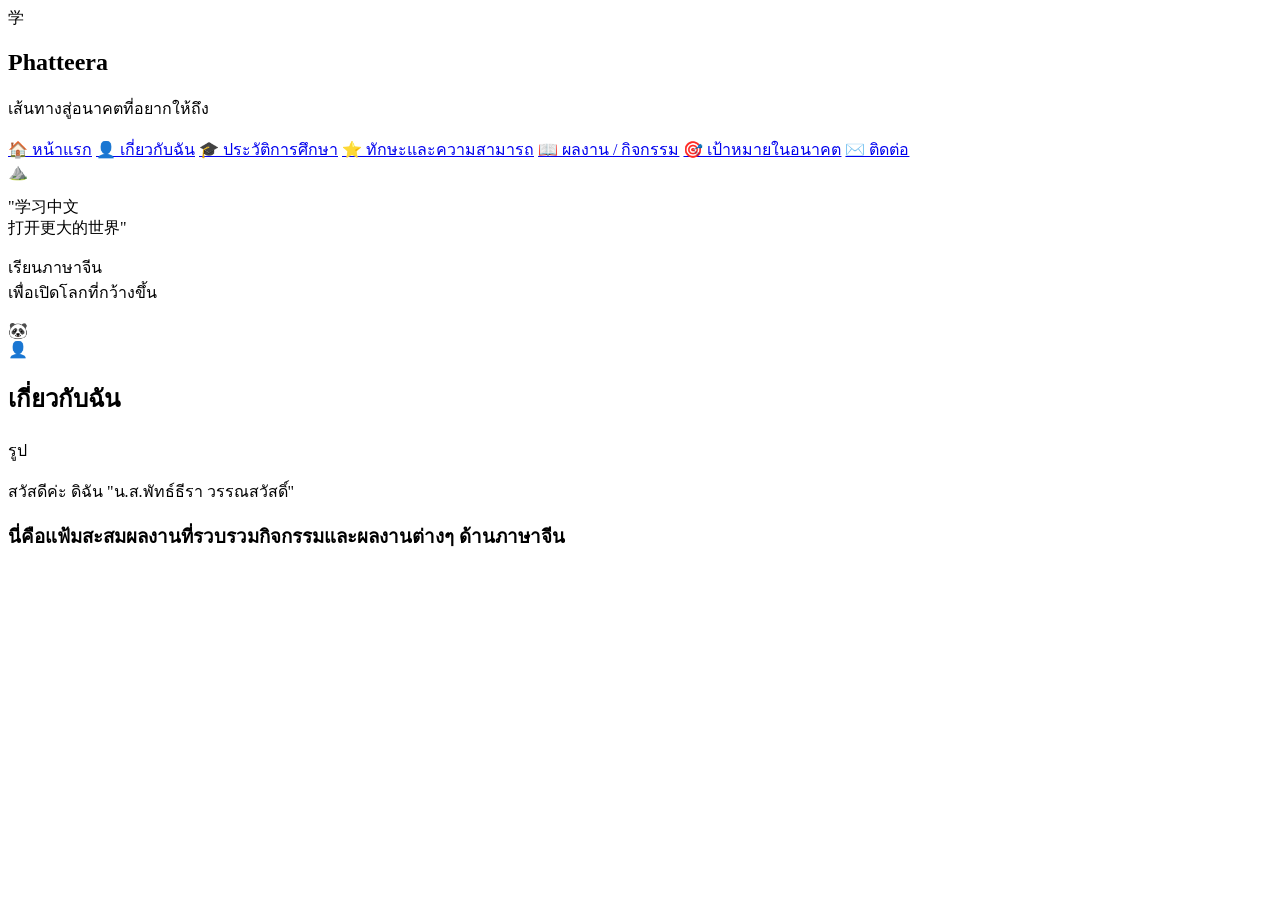
==== about.html @ 13395345 "Create about.html" ====
<!DOCTYPE html>
<html lang="th">
<head>
    <meta charset="UTF-8">
    <meta name="viewport" content="width=device-width, initial-scale=1.0">
    <title>เกี่ยวกับฉัน - Phatteera</title>
    <link rel="stylesheet" href="style.css">
</head>
<body>
    <div class="container">
        <aside class="sidebar">
            <div class="sidebar-header">
                <div class="logo-circle">学</div>
                <h1 class="name">Phatteera</h1>
                <p class="subtitle">เส้นทางสู่อนาคตที่อยากให้ถึง</p>
                <div class="divider"></div>
            </div>
            <nav class="nav-menu">
                <a href="index.html" class="nav-item">🏠 หน้าแรก</a>
                <a href="about.html" class="nav-item active">👤 เกี่ยวกับฉัน</a>
                <a href="education.html" class="nav-item">🎓 ประวัติการศึกษา</a>
                <a href="skills.html" class="nav-item">⭐ ทักษะและความสามารถ</a>
                <a href="works.html" class="nav-item">📖 ผลงาน / กิจกรรม</a>
                <a href="goals.html" class="nav-item">🎯 เป้าหมายในอนาคต</a>
                <a href="contact.html" class="nav-item">✉️ ติดต่อ</a>
            </nav>
            <div class="sidebar-footer">
                <div class="mountain-icon">⛰️</div>
                <p class="chinese-slogan">"学习中文<br>打开更大的世界"</p>
                <p class="thai-slogan">เรียนภาษาจีน<br>เพื่อเปิดโลกที่กว้างขึ้น</p>
                <div class="panda-icon">🐼</div>
            </div>
        </aside>
        <main class="main-content">
            <section class="card">
                <div class="card-header">
                    <span class="icon">👤</span>
                    <h2>เกี่ยวกับฉัน</h2>
                </div>
                <div class="profile-circle">
                    <span class="placeholder">รูป</span>
                </div>
                <p class="intro-text">สวัสดีค่ะ ดิฉัน "น.ส.พัทธ์ธีรา วรรณสวัสดิ์"</p>
                <h3 class="main-heading">นี่คือแฟ้มสะสมผลงานที่รวบรวมกิจกรรมและผลงานต่างๆ ด้านภาษาจีน</h3>
            </section>
        </main>
    </div>
</body>
</html>
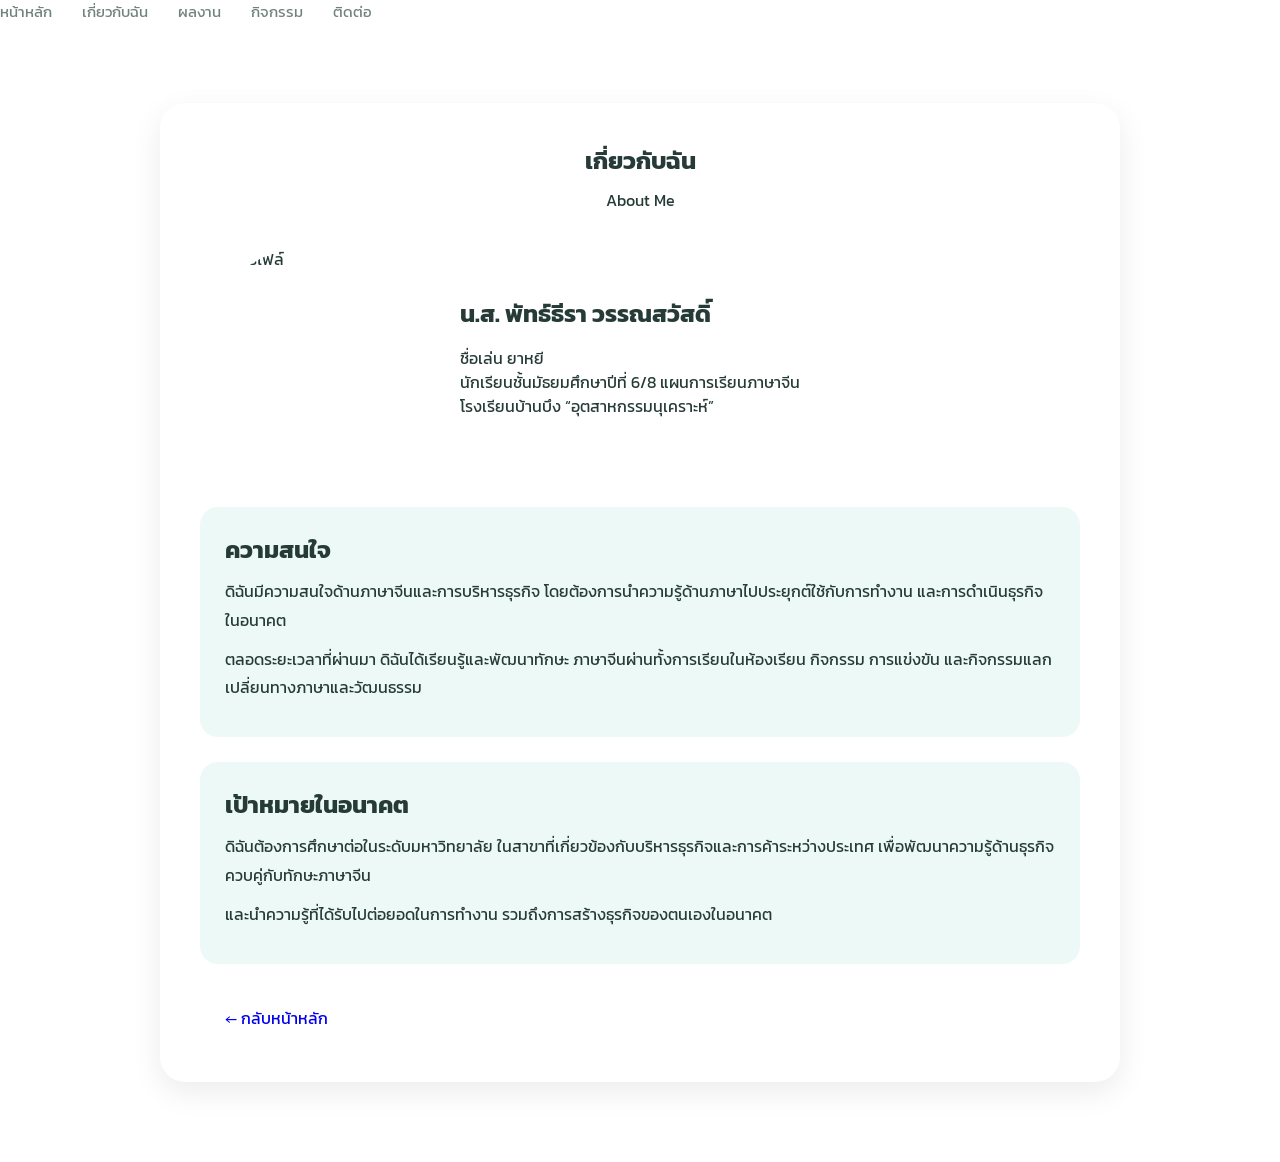
==== commit 357a3407: "Create about.html" ====
--- a/about.html
+++ b/about.html
@@ -3,47 +3,185 @@
 <head>
     <meta charset="UTF-8">
     <meta name="viewport" content="width=device-width, initial-scale=1.0">
-    <title>เกี่ยวกับฉัน - Phatteera</title>
+
+    <title>เกี่ยวกับฉัน | พัทธ์ธีรา วรรณสวัสดิ์</title>
+
     <link rel="stylesheet" href="style.css">
+
+    <style>
+        .about-container {
+            max-width: 1000px;
+            margin: 60px auto;
+            padding: 20px;
+        }
+
+        .about-card {
+            background: #ffffff;
+            border-radius: 25px;
+            padding: 40px;
+            box-shadow: 0 10px 30px rgba(0, 0, 0, 0.08);
+        }
+
+        .about-title {
+            text-align: center;
+            margin-bottom: 35px;
+        }
+
+        .about-title h1 {
+            margin-bottom: 10px;
+        }
+
+        .profile-section {
+            display: flex;
+            align-items: center;
+            gap: 40px;
+            margin-bottom: 40px;
+        }
+
+        .profile-image {
+            width: 220px;
+            height: 220px;
+            object-fit: cover;
+            border-radius: 50%;
+        }
+
+        .profile-text {
+            flex: 1;
+        }
+
+        .profile-text h2 {
+            margin-bottom: 15px;
+        }
+
+        .info-box {
+            margin-top: 25px;
+            padding: 25px;
+            border-radius: 18px;
+            background: #edf9f6;
+        }
+
+        .info-box p {
+            margin: 10px 0;
+            line-height: 1.8;
+        }
+
+        .back-button {
+            display: inline-block;
+            margin-top: 30px;
+            padding: 12px 25px;
+            border-radius: 30px;
+            text-decoration: none;
+        }
+
+        @media (max-width: 700px) {
+            .profile-section {
+                flex-direction: column;
+                text-align: center;
+            }
+
+            .about-card {
+                padding: 25px;
+            }
+
+            .profile-image {
+                width: 180px;
+                height: 180px;
+            }
+        }
+    </style>
 </head>
+
 <body>
-    <div class="container">
-        <aside class="sidebar">
-            <div class="sidebar-header">
-                <div class="logo-circle">学</div>
-                <h1 class="name">Phatteera</h1>
-                <p class="subtitle">เส้นทางสู่อนาคตที่อยากให้ถึง</p>
-                <div class="divider"></div>
+
+    <!-- เมนู -->
+    <nav>
+        <a href="index.html">หน้าหลัก</a>
+        <a href="about.html">เกี่ยวกับฉัน</a>
+        <a href="portfolio.html">ผลงาน</a>
+        <a href="activities.html">กิจกรรม</a>
+        <a href="contact.html">ติดต่อ</a>
+    </nav>
+
+    <!-- เนื้อหา -->
+    <main class="about-container">
+
+        <section class="about-card">
+
+            <div class="about-title">
+                <h1>เกี่ยวกับฉัน</h1>
+                <p>About Me</p>
             </div>
-            <nav class="nav-menu">
-                <a href="index.html" class="nav-item">🏠 หน้าแรก</a>
-                <a href="about.html" class="nav-item active">👤 เกี่ยวกับฉัน</a>
-                <a href="education.html" class="nav-item">🎓 ประวัติการศึกษา</a>
-                <a href="skills.html" class="nav-item">⭐ ทักษะและความสามารถ</a>
-                <a href="works.html" class="nav-item">📖 ผลงาน / กิจกรรม</a>
-                <a href="goals.html" class="nav-item">🎯 เป้าหมายในอนาคต</a>
-                <a href="contact.html" class="nav-item">✉️ ติดต่อ</a>
-            </nav>
-            <div class="sidebar-footer">
-                <div class="mountain-icon">⛰️</div>
-                <p class="chinese-slogan">"学习中文<br>打开更大的世界"</p>
-                <p class="thai-slogan">เรียนภาษาจีน<br>เพื่อเปิดโลกที่กว้างขึ้น</p>
-                <div class="panda-icon">🐼</div>
+
+            <div class="profile-section">
+
+                <!-- ถ้ามีรูป ให้เปลี่ยนชื่อไฟล์ตรงนี้ -->
+                <img 
+                    src="profile.jpg" 
+                    alt="รูปโปรไฟล์"
+                    class="profile-image"
+                >
+
+                <div class="profile-text">
+                    <h2>น.ส. พัทธ์ธีรา วรรณสวัสดิ์</h2>
+
+                    <p>
+                        ชื่อเล่น ยาหยี
+                    </p>
+
+                    <p>
+                        นักเรียนชั้นมัธยมศึกษาปีที่ 6/8
+                        แผนการเรียนภาษาจีน
+                    </p>
+
+                    <p>
+                        โรงเรียนบ้านบึง “อุตสาหกรรมนุเคราะห์”
+                    </p>
+                </div>
+
             </div>
-        </aside>
-        <main class="main-content">
-            <section class="card">
-                <div class="card-header">
-                    <span class="icon">👤</span>
-                    <h2>เกี่ยวกับฉัน</h2>
-                </div>
-                <div class="profile-circle">
-                    <span class="placeholder">รูป</span>
-                </div>
-                <p class="intro-text">สวัสดีค่ะ ดิฉัน "น.ส.พัทธ์ธีรา วรรณสวัสดิ์"</p>
-                <h3 class="main-heading">นี่คือแฟ้มสะสมผลงานที่รวบรวมกิจกรรมและผลงานต่างๆ ด้านภาษาจีน</h3>
-            </section>
-        </main>
-    </div>
+
+            <div class="info-box">
+
+                <h2>ความสนใจ</h2>
+
+                <p>
+                    ดิฉันมีความสนใจด้านภาษาจีนและการบริหารธุรกิจ
+                    โดยต้องการนำความรู้ด้านภาษาไปประยุกต์ใช้กับการทำงาน
+                    และการดำเนินธุรกิจในอนาคต
+                </p>
+
+                <p>
+                    ตลอดระยะเวลาที่ผ่านมา ดิฉันได้เรียนรู้และพัฒนาทักษะ
+                    ภาษาจีนผ่านทั้งการเรียนในห้องเรียน กิจกรรม
+                    การแข่งขัน และกิจกรรมแลกเปลี่ยนทางภาษาและวัฒนธรรม
+                </p>
+
+            </div>
+
+            <div class="info-box">
+
+                <h2>เป้าหมายในอนาคต</h2>
+
+                <p>
+                    ดิฉันต้องการศึกษาต่อในระดับมหาวิทยาลัย
+                    ในสาขาที่เกี่ยวข้องกับบริหารธุรกิจและการค้าระหว่างประเทศ
+                    เพื่อพัฒนาความรู้ด้านธุรกิจควบคู่กับทักษะภาษาจีน
+                </p>
+
+                <p>
+                    และนำความรู้ที่ได้รับไปต่อยอดในการทำงาน
+                    รวมถึงการสร้างธุรกิจของตนเองในอนาคต
+                </p>
+
+            </div>
+
+            <a href="index.html" class="back-button">
+                ← กลับหน้าหลัก
+            </a>
+
+        </section>
+
+    </main>
+
 </body>
 </html>
--- a/style.css
+++ b/style.css
@@ -0,0 +1,319 @@
+@import url('https://fonts.googleapis.com/css2?family=Kanit:wght@300;400;500;600&family=Playfair+Display:wght@500;600;700&display=swap');
+
+:root {
+    --mint: #a8ded0;
+    --mint-dark: #5eaa99;
+    --mint-light: #edf9f6;
+    --dark: #263b37;
+    --gray: #71817e;
+    --white: #ffffff;
+}
+
+* {
+    margin: 0;
+    padding: 0;
+    box-sizing: border-box;
+}
+
+html {
+    scroll-behavior: smooth;
+}
+
+body {
+    font-family: 'Kanit', sans-serif;
+    background: var(--white);
+    color: var(--dark);
+    min-height: 100vh;
+}
+
+
+/* HEADER */
+
+header {
+    width: 100%;
+    padding: 25px 7%;
+    display: flex;
+    align-items: center;
+    justify-content: space-between;
+    border-bottom: 1px solid #e7efed;
+    background: rgba(255,255,255,.9);
+    position: sticky;
+    top: 0;
+    z-index: 10;
+    backdrop-filter: blur(10px);
+}
+
+.logo {
+    color: var(--dark);
+    text-decoration: none;
+    font-size: 21px;
+    font-weight: 600;
+    letter-spacing: .5px;
+}
+
+nav {
+    display: flex;
+    gap: 30px;
+}
+
+nav a {
+    text-decoration: none;
+    color: var(--gray);
+    font-size: 15px;
+    position: relative;
+    transition: .3s;
+}
+
+nav a:hover,
+nav a.active {
+    color: var(--mint-dark);
+}
+
+nav a.active::after {
+    content: "";
+    width: 5px;
+    height: 5px;
+    background: var(--mint-dark);
+    border-radius: 50%;
+    position: absolute;
+    left: 50%;
+    bottom: -10px;
+}
+
+
+/* PAGE */
+
+.page {
+    width: 86%;
+    max-width: 1150px;
+    margin: auto;
+    padding: 90px 0;
+}
+
+.page-title {
+    margin-bottom: 55px;
+}
+
+.page-title p {
+    color: var(--mint-dark);
+    font-size: 13px;
+    letter-spacing: 3px;
+    margin-bottom: 18px;
+}
+
+.page-title h1 {
+    font-family: 'Playfair Display', serif;
+    font-size: clamp(45px, 7vw, 75px);
+}
+
+
+/* ABOUT */
+
+.about-box {
+    display: grid;
+    grid-template-columns: 350px 1fr;
+    gap: 60px;
+    align-items: center;
+    margin-bottom: 80px;
+}
+
+.about-photo img {
+    width: 100%;
+    aspect-ratio: 1;
+    object-fit: cover;
+    border-radius: 20px;
+    display: block;
+}
+
+.about-content h2 {
+    font-size: 28px;
+    margin-bottom: 18px;
+}
+
+.about-content > p {
+    color: var(--gray);
+    line-height: 1.9;
+}
+
+.info {
+    margin-top: 25px;
+    padding: 20px;
+    background: var(--mint-light);
+    border-radius: 15px;
+}
+
+.info p {
+    margin: 7px 0;
+}
+
+
+/* SECTION */
+
+.simple-section {
+    margin-bottom: 70px;
+}
+
+.simple-section h2 {
+    font-size: 28px;
+    margin-bottom: 18px;
+}
+
+.simple-section > p {
+    color: var(--gray);
+    line-height: 1.9;
+}
+
+
+/* SKILLS */
+
+.skills {
+    display: grid;
+    grid-template-columns: repeat(4, 1fr);
+    gap: 18px;
+}
+
+.skill-card {
+    padding: 28px;
+    border: 1px solid #dce9e6;
+    border-radius: 18px;
+    transition: .3s;
+}
+
+.skill-card:hover {
+    transform: translateY(-8px);
+    border-color: var(--mint);
+    box-shadow: 0 15px 35px rgba(70,120,110,.1);
+}
+
+.skill-card span {
+    color: var(--mint-dark);
+    font-size: 13px;
+}
+
+.skill-card h3 {
+    margin: 25px 0 8px;
+}
+
+.skill-card p {
+    color: var(--gray);
+    font-size: 14px;
+    line-height: 1.7;
+}
+
+
+/* BUTTONS */
+
+.page-buttons {
+    display: flex;
+    justify-content: space-between;
+    margin-top: 55px;
+}
+
+.main-btn,
+.outline-btn {
+    display: inline-block;
+    text-decoration: none;
+    padding: 12px 25px;
+    border-radius: 30px;
+    transition: .3s;
+}
+
+.main-btn {
+    background: var(--dark);
+    color: white;
+}
+
+.main-btn:hover {
+    background: var(--mint-dark);
+    transform: translateY(-3px);
+}
+
+.outline-btn {
+    color: var(--dark);
+    border: 1px solid #b9cbc7;
+}
+
+.outline-btn:hover {
+    border-color: var(--mint-dark);
+    color: var(--mint-dark);
+}
+
+
+/* FOOTER */
+
+footer {
+    text-align: center;
+    padding: 30px;
+    color: #93a39f;
+    font-size: 13px;
+    border-top: 1px solid #e7efed;
+}
+
+
+/* ANIMATION */
+
+.page-title,
+.about-box,
+.simple-section,
+.skill-card {
+    animation: fadeUp .8s ease both;
+}
+
+@keyframes fadeUp {
+
+    from {
+        opacity: 0;
+        transform: translateY(25px);
+    }
+
+    to {
+        opacity: 1;
+        transform: translateY(0);
+    }
+
+}
+
+
+/* MOBILE */
+
+@media (max-width: 800px) {
+
+    header {
+        padding: 20px;
+        flex-direction: column;
+        gap: 15px;
+    }
+
+    nav {
+        gap: 15px;
+        flex-wrap: wrap;
+        justify-content: center;
+    }
+
+    .page {
+        width: 90%;
+        padding: 60px 0;
+    }
+
+    .about-box {
+        grid-template-columns: 1fr;
+        gap: 35px;
+    }
+
+    .about-photo {
+        max-width: 350px;
+        margin: auto;
+    }
+
+    .skills {
+        grid-template-columns: 1fr 1fr;
+    }
+
+    .page-buttons {
+        gap: 15px;
+    }
+
+}
+
+
+@media (max-width: 500px) {
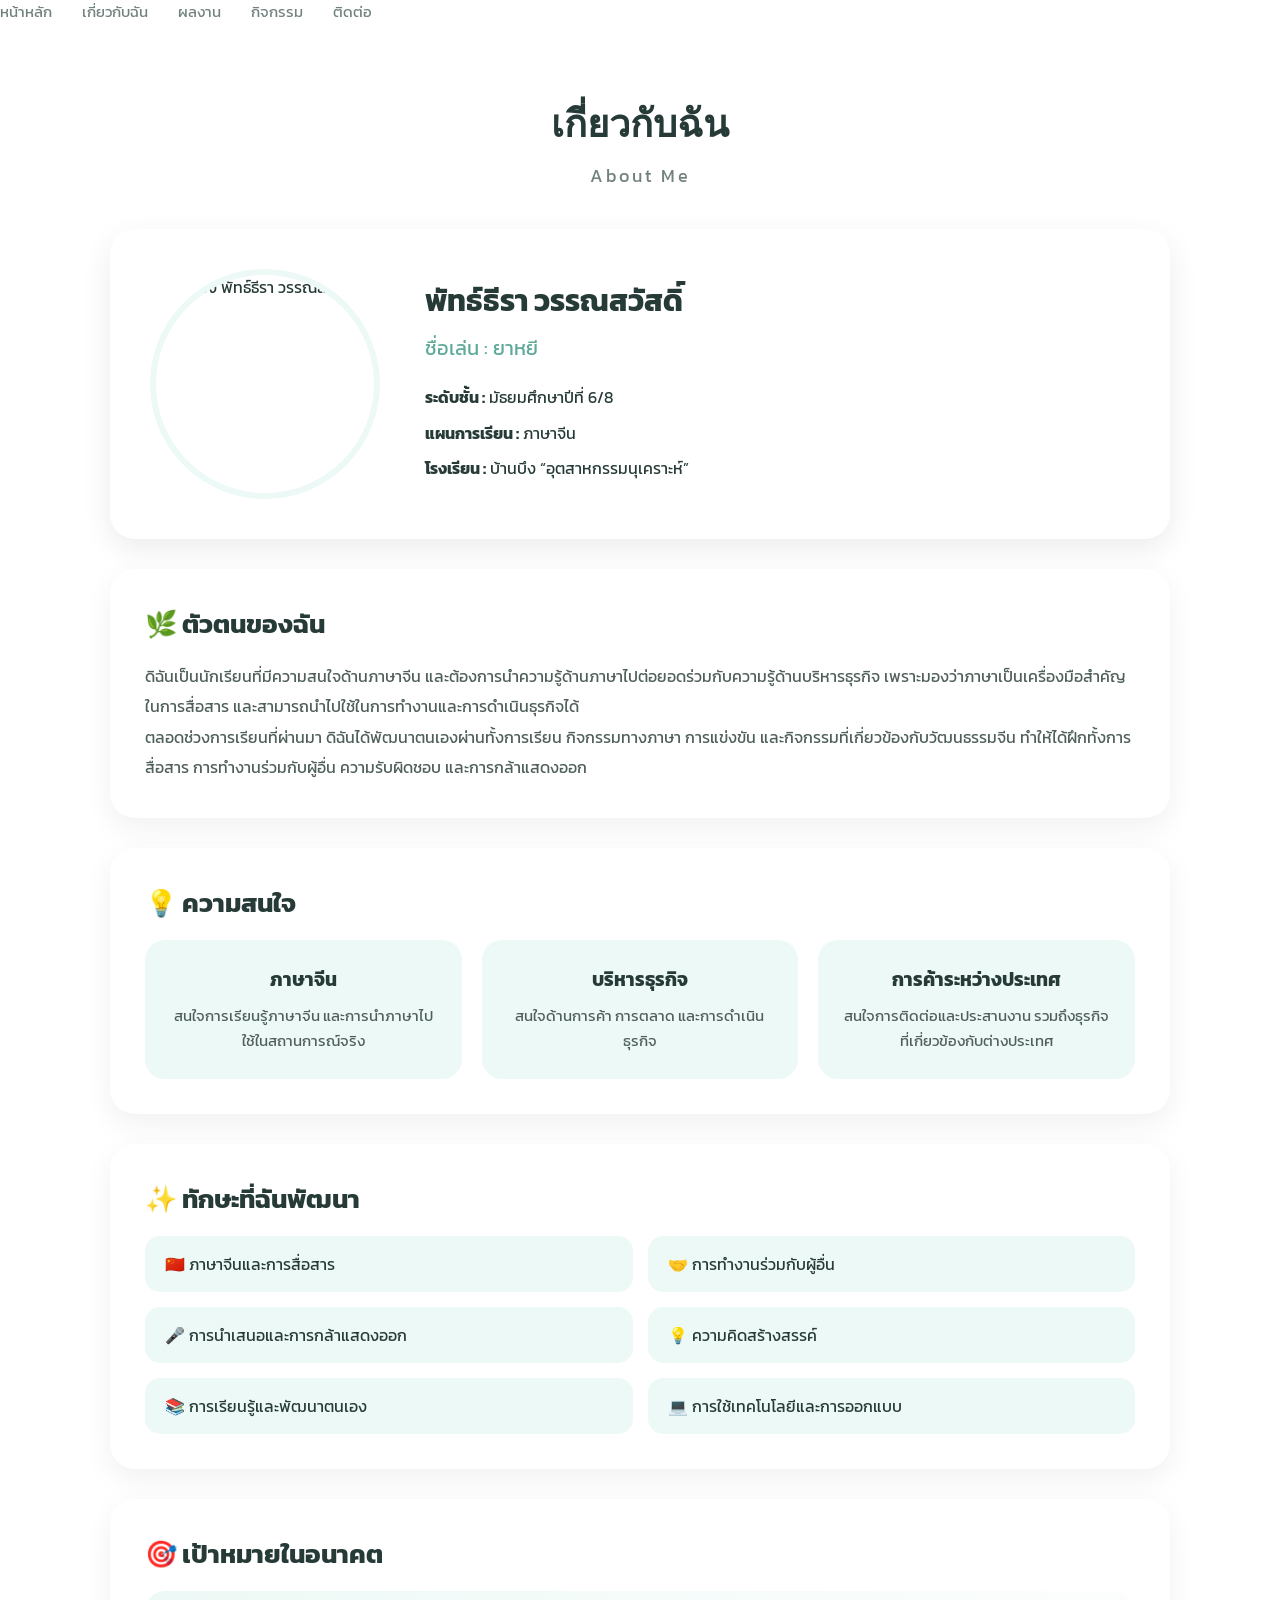
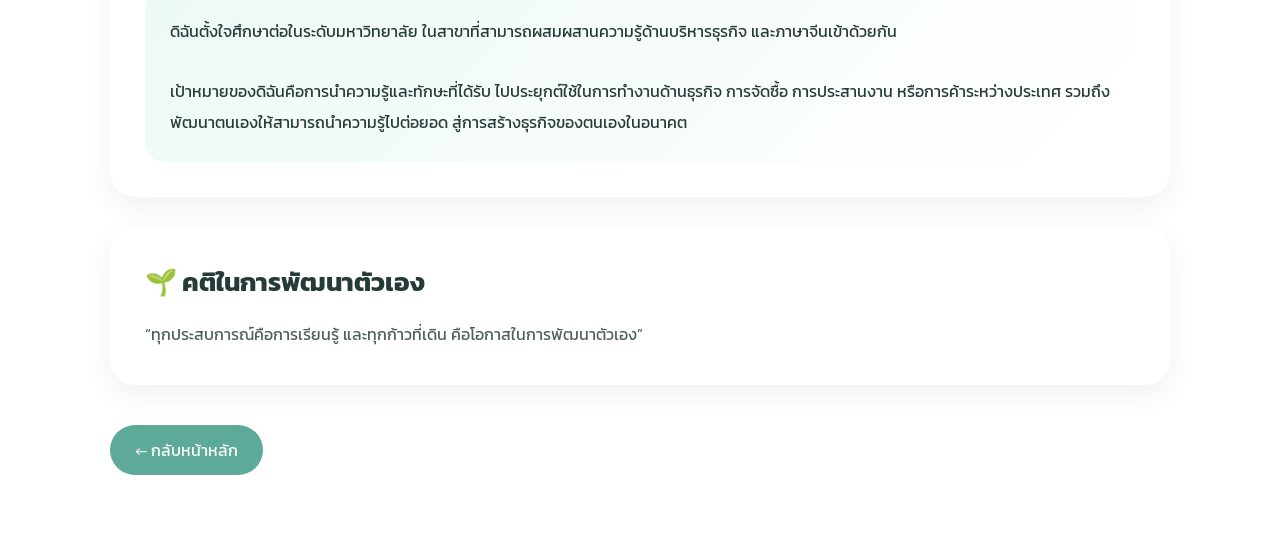
==== commit a29aa683: "Update about.html" ====
--- a/about.html
+++ b/about.html
@@ -10,82 +10,176 @@
 
     <style>
         .about-container {
-            max-width: 1000px;
-            margin: 60px auto;
+            max-width: 1100px;
+            margin: 50px auto;
             padding: 20px;
         }
 
-        .about-card {
-            background: #ffffff;
+        /* หัวข้อ */
+        .page-title {
+            text-align: center;
+            margin-bottom: 40px;
+        }
+
+        .page-title h1 {
+            font-size: 38px;
+            margin-bottom: 8px;
+        }
+
+        .page-title p {
+            color: #71817e;
+            font-size: 18px;
+        }
+
+        /* โปรไฟล์ */
+        .profile-card {
+            background: white;
             border-radius: 25px;
             padding: 40px;
-            box-shadow: 0 10px 30px rgba(0, 0, 0, 0.08);
-        }
-
-        .about-title {
-            text-align: center;
-            margin-bottom: 35px;
-        }
-
-        .about-title h1 {
-            margin-bottom: 10px;
-        }
-
-        .profile-section {
+            box-shadow: 0 10px 30px rgba(0,0,0,0.08);
+
             display: flex;
             align-items: center;
-            gap: 40px;
-            margin-bottom: 40px;
+            gap: 45px;
+            margin-bottom: 30px;
         }
 
         .profile-image {
-            width: 220px;
-            height: 220px;
+            width: 230px;
+            height: 230px;
+            border-radius: 50%;
             object-fit: cover;
-            border-radius: 50%;
-        }
-
-        .profile-text {
+            border: 6px solid #edf9f6;
+        }
+
+        .profile-info {
             flex: 1;
         }
 
-        .profile-text h2 {
-            margin-bottom: 15px;
-        }
-
-        .info-box {
-            margin-top: 25px;
+        .profile-info h2 {
+            font-size: 30px;
+            margin-bottom: 10px;
+        }
+
+        .nickname {
+            color: #5eaa99;
+            font-size: 20px;
+            margin-bottom: 20px;
+        }
+
+        .profile-info p {
+            line-height: 1.8;
+            margin: 7px 0;
+        }
+
+        /* กล่องข้อมูล */
+        .section-card {
+            background: white;
+            border-radius: 25px;
+            padding: 35px;
+            margin-bottom: 30px;
+            box-shadow: 0 10px 30px rgba(0,0,0,0.06);
+        }
+
+        .section-card h2 {
+            color: #263b37;
+            margin-bottom: 18px;
+            font-size: 26px;
+        }
+
+        .section-card p {
+            line-height: 1.9;
+            color: #4f5f5b;
+        }
+
+        /* จุดเด่น */
+        .interest-grid {
+            display: grid;
+            grid-template-columns: repeat(3, 1fr);
+            gap: 20px;
+        }
+
+        .interest-box {
+            background: #edf9f6;
             padding: 25px;
-            border-radius: 18px;
+            border-radius: 20px;
+            text-align: center;
+        }
+
+        .interest-box h3 {
+            margin-bottom: 10px;
+            color: #263b37;
+        }
+
+        .interest-box p {
+            font-size: 15px;
+            line-height: 1.7;
+        }
+
+        /* ทักษะ */
+        .skill-list {
+            display: grid;
+            grid-template-columns: 1fr 1fr;
+            gap: 15px;
+        }
+
+        .skill {
+            padding: 16px 20px;
             background: #edf9f6;
-        }
-
-        .info-box p {
-            margin: 10px 0;
-            line-height: 1.8;
-        }
-
+            border-radius: 15px;
+        }
+
+        /* เป้าหมาย */
+        .goal-box {
+            background: linear-gradient(135deg, #edf9f6, #ffffff);
+            border-radius: 20px;
+            padding: 25px;
+            line-height: 1.9;
+        }
+
+        /* ปุ่ม */
         .back-button {
             display: inline-block;
-            margin-top: 30px;
-            padding: 12px 25px;
+            margin-top: 10px;
+            padding: 13px 25px;
             border-radius: 30px;
             text-decoration: none;
-        }
-
+            background: #5eaa99;
+            color: white;
+        }
+
+        .back-button:hover {
+            opacity: 0.85;
+        }
+
+        /* มือถือ */
         @media (max-width: 700px) {
-            .profile-section {
+
+            .profile-card {
                 flex-direction: column;
                 text-align: center;
-            }
-
-            .about-card {
-                padding: 25px;
+                padding: 30px 20px;
             }
 
             .profile-image {
                 width: 180px;
                 height: 180px;
+            }
+
+            .profile-info h2 {
+                font-size: 25px;
+            }
+
+            .interest-grid {
+                grid-template-columns: 1fr;
+            }
+
+            .skill-list {
+                grid-template-columns: 1fr;
+            }
+
+            .page-title h1 {
+                font-size: 30px;
             }
         }
     </style>
@@ -102,84 +196,181 @@
         <a href="contact.html">ติดต่อ</a>
     </nav>
 
-    <!-- เนื้อหา -->
+
     <main class="about-container">
 
-        <section class="about-card">
-
-            <div class="about-title">
-                <h1>เกี่ยวกับฉัน</h1>
-                <p>About Me</p>
+        <!-- หัวข้อ -->
+        <div class="page-title">
+            <h1>เกี่ยวกับฉัน</h1>
+            <p>About Me</p>
+        </div>
+
+
+        <!-- โปรไฟล์ -->
+        <section class="profile-card">
+
+            <img
+                src="profile.jpg"
+                alt="รูปของ พัทธ์ธีรา วรรณสวัสดิ์"
+                class="profile-image"
+            >
+
+            <div class="profile-info">
+
+                <h2>พัทธ์ธีรา วรรณสวัสดิ์</h2>
+
+                <div class="nickname">
+                    ชื่อเล่น : ยาหยี
+                </div>
+
+                <p><strong>ระดับชั้น :</strong> มัธยมศึกษาปีที่ 6/8</p>
+
+                <p><strong>แผนการเรียน :</strong> ภาษาจีน</p>
+
+                <p>
+                    <strong>โรงเรียน :</strong>
+                    บ้านบึง “อุตสาหกรรมนุเคราะห์”
+                </p>
+
             </div>
 
-            <div class="profile-section">
-
-                <!-- ถ้ามีรูป ให้เปลี่ยนชื่อไฟล์ตรงนี้ -->
-                <img 
-                    src="profile.jpg" 
-                    alt="รูปโปรไฟล์"
-                    class="profile-image"
-                >
-
-                <div class="profile-text">
-                    <h2>น.ส. พัทธ์ธีรา วรรณสวัสดิ์</h2>
-
+        </section>
+
+
+        <!-- แนะนำตัว -->
+        <section class="section-card">
+
+            <h2>🌿 ตัวตนของฉัน</h2>
+
+            <p>
+                ดิฉันเป็นนักเรียนที่มีความสนใจด้านภาษาจีน
+                และต้องการนำความรู้ด้านภาษาไปต่อยอดร่วมกับความรู้ด้านบริหารธุรกิจ
+                เพราะมองว่าภาษาเป็นเครื่องมือสำคัญในการสื่อสาร
+                และสามารถนำไปใช้ในการทำงานและการดำเนินธุรกิจได้
+            </p>
+
+            <p>
+                ตลอดช่วงการเรียนที่ผ่านมา ดิฉันได้พัฒนาตนเองผ่านทั้งการเรียน
+                กิจกรรมทางภาษา การแข่งขัน และกิจกรรมที่เกี่ยวข้องกับวัฒนธรรมจีน
+                ทำให้ได้ฝึกทั้งการสื่อสาร การทำงานร่วมกับผู้อื่น
+                ความรับผิดชอบ และการกล้าแสดงออก
+            </p>
+
+        </section>
+
+
+        <!-- ความสนใจ -->
+        <section class="section-card">
+
+            <h2>💡 ความสนใจ</h2>
+
+            <div class="interest-grid">
+
+                <div class="interest-box">
+                    <h3>ภาษาจีน</h3>
                     <p>
-                        ชื่อเล่น ยาหยี
+                        สนใจการเรียนรู้ภาษาจีน
+                        และการนำภาษาไปใช้ในสถานการณ์จริง
                     </p>
-
+                </div>
+
+                <div class="interest-box">
+                    <h3>บริหารธุรกิจ</h3>
                     <p>
-                        นักเรียนชั้นมัธยมศึกษาปีที่ 6/8
-                        แผนการเรียนภาษาจีน
+                        สนใจด้านการค้า การตลาด
+                        และการดำเนินธุรกิจ
                     </p>
-
+                </div>
+
+                <div class="interest-box">
+                    <h3>การค้าระหว่างประเทศ</h3>
                     <p>
-                        โรงเรียนบ้านบึง “อุตสาหกรรมนุเคราะห์”
+                        สนใจการติดต่อและประสานงาน
+                        รวมถึงธุรกิจที่เกี่ยวข้องกับต่างประเทศ
                     </p>
                 </div>
 
             </div>
 
-            <div class="info-box">
-
-                <h2>ความสนใจ</h2>
-
-                <p>
-                    ดิฉันมีความสนใจด้านภาษาจีนและการบริหารธุรกิจ
-                    โดยต้องการนำความรู้ด้านภาษาไปประยุกต์ใช้กับการทำงาน
-                    และการดำเนินธุรกิจในอนาคต
-                </p>
-
-                <p>
-                    ตลอดระยะเวลาที่ผ่านมา ดิฉันได้เรียนรู้และพัฒนาทักษะ
-                    ภาษาจีนผ่านทั้งการเรียนในห้องเรียน กิจกรรม
-                    การแข่งขัน และกิจกรรมแลกเปลี่ยนทางภาษาและวัฒนธรรม
-                </p>
+        </section>
+
+
+        <!-- ทักษะ -->
+        <section class="section-card">
+
+            <h2>✨ ทักษะที่ฉันพัฒนา</h2>
+
+            <div class="skill-list">
+
+                <div class="skill">
+                    🇨🇳 ภาษาจีนและการสื่อสาร
+                </div>
+
+                <div class="skill">
+                    🤝 การทำงานร่วมกับผู้อื่น
+                </div>
+
+                <div class="skill">
+                    🎤 การนำเสนอและการกล้าแสดงออก
+                </div>
+
+                <div class="skill">
+                    💡 ความคิดสร้างสรรค์
+                </div>
+
+                <div class="skill">
+                    📚 การเรียนรู้และพัฒนาตนเอง
+                </div>
+
+                <div class="skill">
+                    💻 การใช้เทคโนโลยีและการออกแบบ
+                </div>
 
             </div>
 
-            <div class="info-box">
-
-                <h2>เป้าหมายในอนาคต</h2>
-
-                <p>
-                    ดิฉันต้องการศึกษาต่อในระดับมหาวิทยาลัย
-                    ในสาขาที่เกี่ยวข้องกับบริหารธุรกิจและการค้าระหว่างประเทศ
-                    เพื่อพัฒนาความรู้ด้านธุรกิจควบคู่กับทักษะภาษาจีน
-                </p>
-
-                <p>
-                    และนำความรู้ที่ได้รับไปต่อยอดในการทำงาน
-                    รวมถึงการสร้างธุรกิจของตนเองในอนาคต
-                </p>
+        </section>
+
+
+        <!-- เป้าหมาย -->
+        <section class="section-card">
+
+            <h2>🎯 เป้าหมายในอนาคต</h2>
+
+            <div class="goal-box">
+
+                ดิฉันตั้งใจศึกษาต่อในระดับมหาวิทยาลัย
+                ในสาขาที่สามารถผสมผสานความรู้ด้านบริหารธุรกิจ
+                และภาษาจีนเข้าด้วยกัน
+
+                <br><br>
+
+                เป้าหมายของดิฉันคือการนำความรู้และทักษะที่ได้รับ
+                ไปประยุกต์ใช้ในการทำงานด้านธุรกิจ
+                การจัดซื้อ การประสานงาน หรือการค้าระหว่างประเทศ
+                รวมถึงพัฒนาตนเองให้สามารถนำความรู้ไปต่อยอด
+                สู่การสร้างธุรกิจของตนเองในอนาคต
 
             </div>
 
-            <a href="index.html" class="back-button">
-                ← กลับหน้าหลัก
-            </a>
-
-        </section>
+        </section>
+
+
+        <!-- ปิดท้าย -->
+        <section class="section-card">
+
+            <h2>🌱 คติในการพัฒนาตัวเอง</h2>
+
+            <p>
+                “ทุกประสบการณ์คือการเรียนรู้
+                และทุกก้าวที่เดิน คือโอกาสในการพัฒนาตัวเอง”
+            </p>
+
+        </section>
+
+
+        <a href="index.html" class="back-button">
+            ← กลับหน้าหลัก
+        </a>
 
     </main>
 
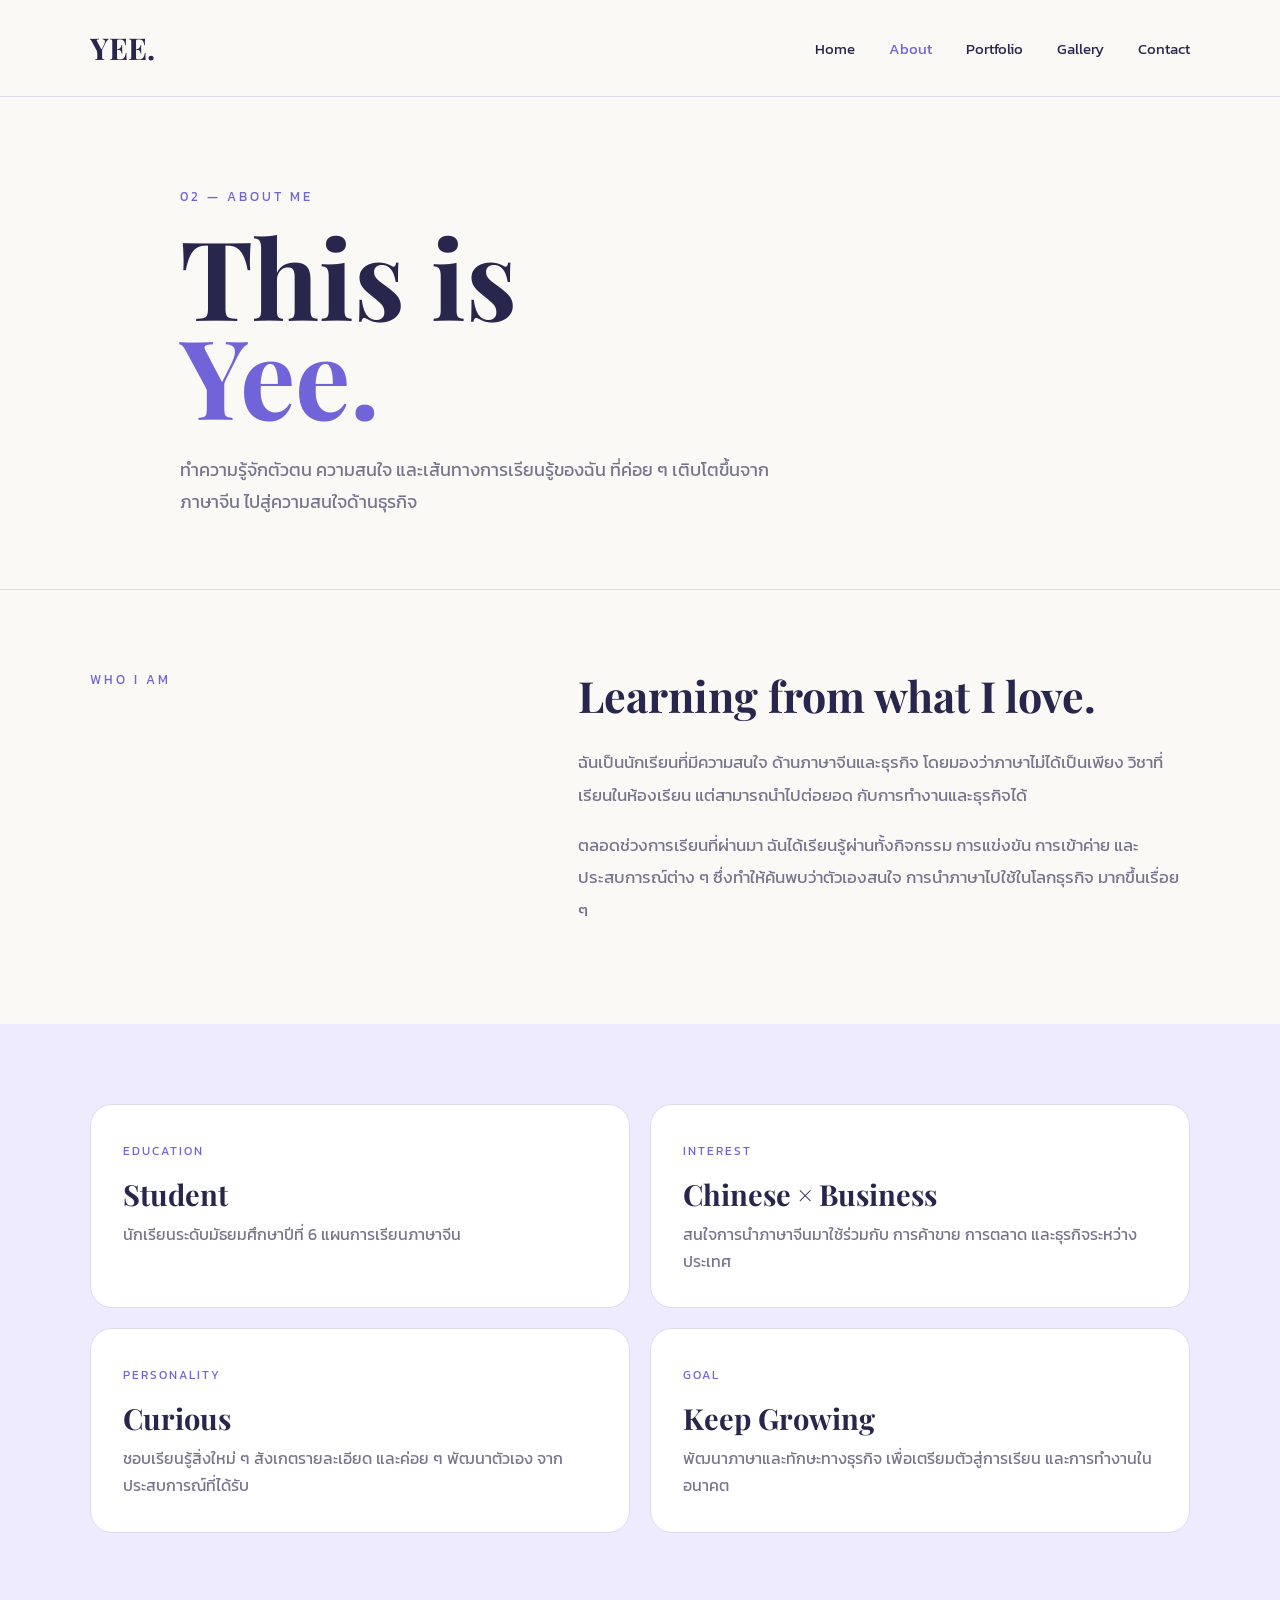
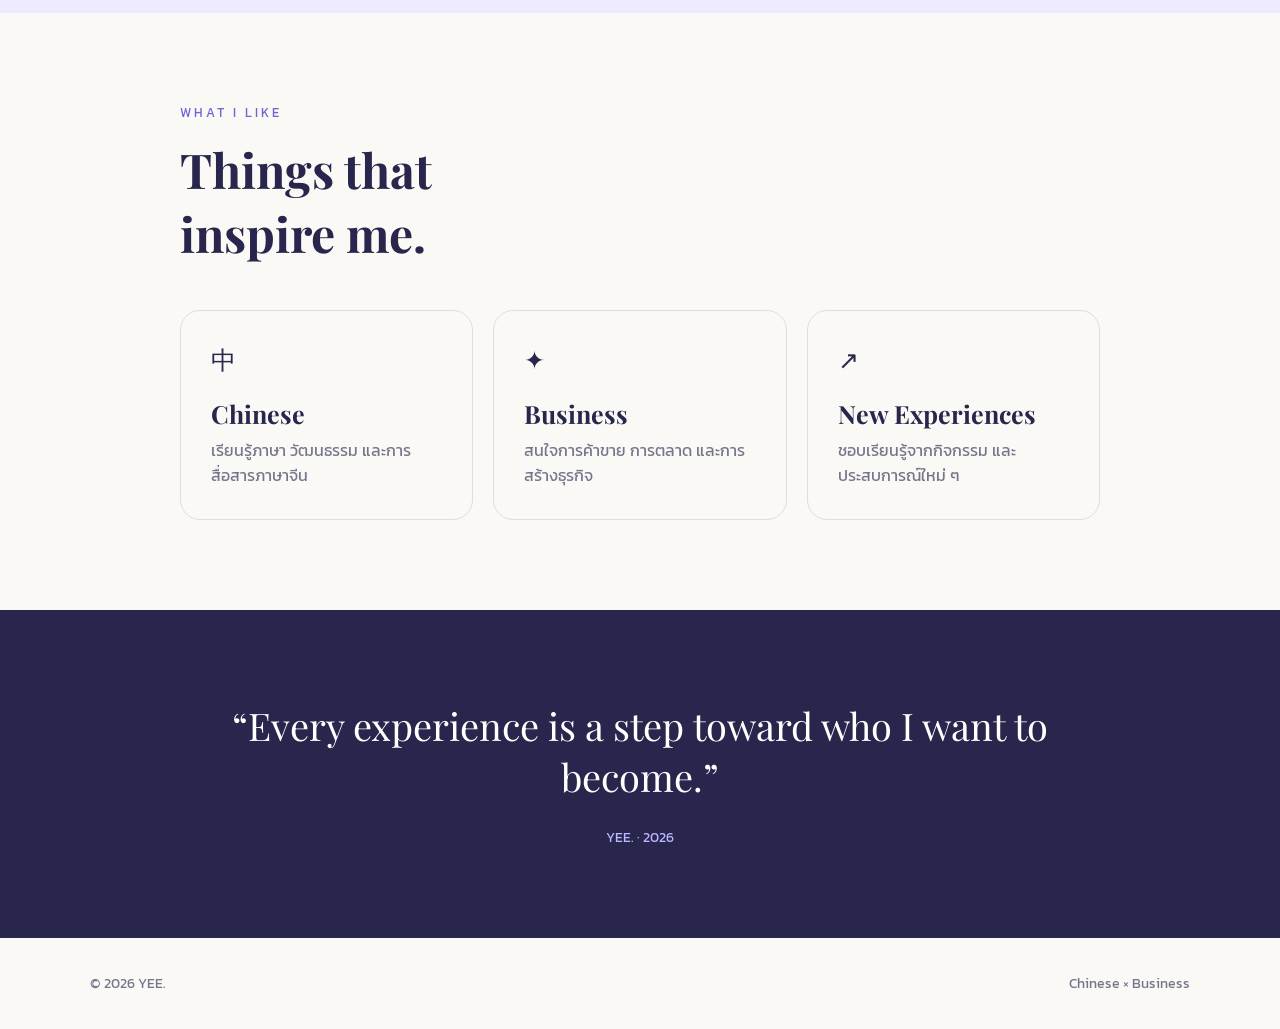
==== commit c96389ad: "Rename me.html to about.html" ====
--- a/about.html
+++ b/about.html
@@ -1,378 +1,675 @@
 <!DOCTYPE html>
 <html lang="th">
 <head>
-    <meta charset="UTF-8">
-    <meta name="viewport" content="width=device-width, initial-scale=1.0">
-
-    <title>เกี่ยวกับฉัน | พัทธ์ธีรา วรรณสวัสดิ์</title>
-
-    <link rel="stylesheet" href="style.css">
-
-    <style>
-        .about-container {
-            max-width: 1100px;
-            margin: 50px auto;
-            padding: 20px;
-        }
-
-        /* หัวข้อ */
-        .page-title {
-            text-align: center;
-            margin-bottom: 40px;
-        }
-
-        .page-title h1 {
-            font-size: 38px;
-            margin-bottom: 8px;
-        }
-
-        .page-title p {
-            color: #71817e;
-            font-size: 18px;
-        }
-
-        /* โปรไฟล์ */
-        .profile-card {
-            background: white;
-            border-radius: 25px;
-            padding: 40px;
-            box-shadow: 0 10px 30px rgba(0,0,0,0.08);
-
-            display: flex;
-            align-items: center;
-            gap: 45px;
-            margin-bottom: 30px;
-        }
-
-        .profile-image {
-            width: 230px;
-            height: 230px;
-            border-radius: 50%;
-            object-fit: cover;
-            border: 6px solid #edf9f6;
-        }
-
-        .profile-info {
-            flex: 1;
-        }
-
-        .profile-info h2 {
-            font-size: 30px;
-            margin-bottom: 10px;
-        }
-
-        .nickname {
-            color: #5eaa99;
-            font-size: 20px;
-            margin-bottom: 20px;
-        }
-
-        .profile-info p {
-            line-height: 1.8;
-            margin: 7px 0;
-        }
-
-        /* กล่องข้อมูล */
-        .section-card {
-            background: white;
-            border-radius: 25px;
-            padding: 35px;
-            margin-bottom: 30px;
-            box-shadow: 0 10px 30px rgba(0,0,0,0.06);
-        }
-
-        .section-card h2 {
-            color: #263b37;
-            margin-bottom: 18px;
-            font-size: 26px;
-        }
-
-        .section-card p {
-            line-height: 1.9;
-            color: #4f5f5b;
-        }
-
-        /* จุดเด่น */
-        .interest-grid {
-            display: grid;
-            grid-template-columns: repeat(3, 1fr);
-            gap: 20px;
-        }
-
-        .interest-box {
-            background: #edf9f6;
-            padding: 25px;
-            border-radius: 20px;
-            text-align: center;
-        }
-
-        .interest-box h3 {
-            margin-bottom: 10px;
-            color: #263b37;
-        }
-
-        .interest-box p {
-            font-size: 15px;
-            line-height: 1.7;
-        }
-
-        /* ทักษะ */
-        .skill-list {
-            display: grid;
-            grid-template-columns: 1fr 1fr;
-            gap: 15px;
-        }
-
-        .skill {
-            padding: 16px 20px;
-            background: #edf9f6;
-            border-radius: 15px;
-        }
-
-        /* เป้าหมาย */
-        .goal-box {
-            background: linear-gradient(135deg, #edf9f6, #ffffff);
-            border-radius: 20px;
-            padding: 25px;
-            line-height: 1.9;
-        }
-
-        /* ปุ่ม */
-        .back-button {
-            display: inline-block;
-            margin-top: 10px;
-            padding: 13px 25px;
-            border-radius: 30px;
-            text-decoration: none;
-            background: #5eaa99;
-            color: white;
-        }
-
-        .back-button:hover {
-            opacity: 0.85;
-        }
-
-        /* มือถือ */
-        @media (max-width: 700px) {
-
-            .profile-card {
-                flex-direction: column;
-                text-align: center;
-                padding: 30px 20px;
-            }
-
-            .profile-image {
-                width: 180px;
-                height: 180px;
-            }
-
-            .profile-info h2 {
-                font-size: 25px;
-            }
-
-            .interest-grid {
-                grid-template-columns: 1fr;
-            }
-
-            .skill-list {
-                grid-template-columns: 1fr;
-            }
-
-            .page-title h1 {
-                font-size: 30px;
-            }
-        }
-    </style>
+<meta charset="UTF-8">
+<meta name="viewport" content="width=device-width, initial-scale=1.0">
+
+<title>About — YEE.</title>
+
+<link href="https://fonts.googleapis.com/css2?family=Kanit:wght@300;400;500;600&family=Playfair+Display:wght@500;600;700&display=swap" rel="stylesheet">
+
+<style>
+
+*{
+    margin:0;
+    padding:0;
+    box-sizing:border-box;
+}
+
+:root{
+    --purple:#7164d9;
+    --purple-dark:#29264d;
+    --purple-light:#eeeaff;
+    --cream:#faf9f6;
+    --text:#29264d;
+    --muted:#77758b;
+    --line:#dedce8;
+}
+
+body{
+    background:var(--cream);
+    color:var(--text);
+    font-family:'Kanit',sans-serif;
+}
+
+
+/* =========================
+   NAVBAR
+========================= */
+
+nav{
+    width:100%;
+    padding:28px 7%;
+    display:flex;
+    justify-content:space-between;
+    align-items:center;
+    border-bottom:1px solid var(--line);
+}
+
+.logo{
+    font-family:'Playfair Display',serif;
+    font-size:30px;
+    font-weight:700;
+}
+
+.nav-links{
+    display:flex;
+    gap:34px;
+    list-style:none;
+}
+
+.nav-links a{
+    text-decoration:none;
+    color:var(--text);
+    font-size:15px;
+}
+
+.nav-links a:hover{
+    color:var(--purple);
+}
+
+.nav-links .active{
+    color:var(--purple);
+}
+
+
+/* =========================
+   PAGE HEADER
+========================= */
+
+.page-header{
+    max-width:1100px;
+    margin:auto;
+    padding:90px 7% 70px;
+}
+
+.page-number{
+    color:var(--purple);
+    font-size:13px;
+    letter-spacing:3px;
+    margin-bottom:20px;
+}
+
+.page-header h1{
+    font-family:'Playfair Display',serif;
+    font-size:clamp(65px,9vw,110px);
+    line-height:.9;
+}
+
+.page-header h1 span{
+    color:var(--purple);
+}
+
+.page-header p{
+    max-width:600px;
+    margin-top:30px;
+    color:var(--muted);
+    font-size:18px;
+    line-height:1.8;
+}
+
+
+/* =========================
+   ABOUT INTRO
+========================= */
+
+.about-section{
+    border-top:1px solid var(--line);
+    padding:80px 7%;
+}
+
+.about-grid{
+    max-width:1100px;
+    margin:auto;
+    display:grid;
+    grid-template-columns:.8fr 1.2fr;
+    gap:80px;
+}
+
+.section-title{
+    color:var(--purple);
+    font-size:13px;
+    letter-spacing:3px;
+}
+
+.about-content h2{
+    font-family:'Playfair Display',serif;
+    font-size:43px;
+    line-height:1.2;
+    margin-bottom:25px;
+}
+
+.about-content p{
+    color:var(--muted);
+    font-size:17px;
+    line-height:1.9;
+    margin-bottom:18px;
+}
+
+
+/* =========================
+   INFO
+========================= */
+
+.info-section{
+    background:var(--purple-light);
+    padding:80px 7%;
+}
+
+.info-grid{
+    max-width:1100px;
+    margin:auto;
+    display:grid;
+    grid-template-columns:repeat(2,1fr);
+    gap:20px;
+}
+
+.info-card{
+    background:white;
+    padding:32px;
+    border-radius:22px;
+    border:1px solid var(--line);
+}
+
+.info-card small{
+    color:var(--purple);
+    letter-spacing:2px;
+    font-size:12px;
+}
+
+.info-card h3{
+    font-family:'Playfair Display',serif;
+    font-size:29px;
+    margin:14px 0 8px;
+}
+
+.info-card p{
+    color:var(--muted);
+    line-height:1.7;
+}
+
+
+/* =========================
+   INTERESTS
+========================= */
+
+.interests{
+    max-width:1100px;
+    margin:auto;
+    padding:90px 7%;
+}
+
+.interests h2{
+    font-family:'Playfair Display',serif;
+    font-size:48px;
+    margin:15px 0 45px;
+}
+
+.interest-list{
+    display:grid;
+    grid-template-columns:repeat(3,1fr);
+    gap:20px;
+}
+
+.interest{
+    padding:30px;
+    border:1px solid var(--line);
+    border-radius:20px;
+    min-height:180px;
+}
+
+.interest span{
+    font-size:25px;
+}
+
+.interest h3{
+    font-family:'Playfair Display',serif;
+    font-size:25px;
+    margin:18px 0 8px;
+}
+
+.interest p{
+    color:var(--muted);
+    line-height:1.6;
+}
+
+
+/* =========================
+   QUOTE
+========================= */
+
+.quote{
+    background:var(--purple-dark);
+    color:white;
+    padding:90px 7%;
+    text-align:center;
+}
+
+.quote p{
+    max-width:850px;
+    margin:auto;
+    font-family:'Playfair Display',serif;
+    font-size:38px;
+    line-height:1.35;
+}
+
+.quote span{
+    display:block;
+    margin-top:25px;
+    color:#bcb5ff;
+    font-family:'Kanit',sans-serif;
+    font-size:14px;
+}
+
+
+/* =========================
+   FOOTER
+========================= */
+
+footer{
+    padding:35px 7%;
+    display:flex;
+    justify-content:space-between;
+    color:var(--muted);
+    font-size:14px;
+}
+
+
+/* =========================
+   TABLET
+========================= */
+
+@media(max-width:900px){
+
+    .nav-links{
+        gap:20px;
+    }
+
+    .about-grid{
+        grid-template-columns:1fr;
+        gap:35px;
+    }
+
+    .interest-list{
+        grid-template-columns:1fr 1fr;
+    }
+
+}
+
+
+/* =========================
+   MOBILE
+========================= */
+
+@media(max-width:600px){
+
+    nav{
+        flex-direction:column;
+        gap:18px;
+    }
+
+    .nav-links{
+        gap:15px;
+        flex-wrap:wrap;
+        justify-content:center;
+    }
+
+    .nav-links a{
+        font-size:13px;
+    }
+
+    .page-header{
+        padding:60px 7%;
+    }
+
+    .page-header h1{
+        font-size:65px;
+    }
+
+    .page-header p{
+        font-size:16px;
+    }
+
+    .about-section{
+        padding:65px 7%;
+    }
+
+    .about-content h2{
+        font-size:36px;
+    }
+
+    .info-grid{
+        grid-template-columns:1fr;
+    }
+
+    .interests{
+        padding:65px 7%;
+    }
+
+    .interests h2{
+        font-size:40px;
+    }
+
+    .interest-list{
+        grid-template-columns:1fr;
+    }
+
+    .quote{
+        padding:70px 7%;
+    }
+
+    .quote p{
+        font-size:28px;
+    }
+
+    footer{
+        flex-direction:column;
+        gap:10px;
+        text-align:center;
+    }
+
+}
+
+</style>
 </head>
 
+
 <body>
 
-    <!-- เมนู -->
-    <nav>
-        <a href="index.html">หน้าหลัก</a>
-        <a href="about.html">เกี่ยวกับฉัน</a>
-        <a href="portfolio.html">ผลงาน</a>
-        <a href="activities.html">กิจกรรม</a>
-        <a href="contact.html">ติดต่อ</a>
-    </nav>
-
-
-    <main class="about-container">
-
-        <!-- หัวข้อ -->
-        <div class="page-title">
-            <h1>เกี่ยวกับฉัน</h1>
-            <p>About Me</p>
-        </div>
-
-
-        <!-- โปรไฟล์ -->
-        <section class="profile-card">
-
-            <img
-                src="profile.jpg"
-                alt="รูปของ พัทธ์ธีรา วรรณสวัสดิ์"
-                class="profile-image"
-            >
-
-            <div class="profile-info">
-
-                <h2>พัทธ์ธีรา วรรณสวัสดิ์</h2>
-
-                <div class="nickname">
-                    ชื่อเล่น : ยาหยี
-                </div>
-
-                <p><strong>ระดับชั้น :</strong> มัธยมศึกษาปีที่ 6/8</p>
-
-                <p><strong>แผนการเรียน :</strong> ภาษาจีน</p>
-
-                <p>
-                    <strong>โรงเรียน :</strong>
-                    บ้านบึง “อุตสาหกรรมนุเคราะห์”
-                </p>
-
+
+<!-- NAVBAR -->
+
+<nav>
+
+    <div class="logo">
+        YEE.
+    </div>
+
+    <ul class="nav-links">
+
+        <li>
+            <a href="index.html">
+                Home
+            </a>
+        </li>
+
+        <li>
+            <a href="about.html" class="active">
+                About
+            </a>
+        </li>
+
+        <li>
+            <a href="portfolio.html">
+                Portfolio
+            </a>
+        </li>
+
+        <li>
+            <a href="gallery.html">
+                Gallery
+            </a>
+        </li>
+
+        <li>
+            <a href="contact.html">
+                Contact
+            </a>
+        </li>
+
+    </ul>
+
+</nav>
+
+
+<!-- HEADER -->
+
+<section class="page-header">
+
+    <div class="page-number">
+        02 — ABOUT ME
+    </div>
+
+    <h1>
+        This is<br>
+        <span>Yee.</span>
+    </h1>
+
+    <p>
+        ทำความรู้จักตัวตน ความสนใจ
+        และเส้นทางการเรียนรู้ของฉัน
+        ที่ค่อย ๆ เติบโตขึ้นจากภาษาจีน
+        ไปสู่ความสนใจด้านธุรกิจ
+    </p>
+
+</section>
+
+
+<!-- ABOUT -->
+
+<section class="about-section">
+
+    <div class="about-grid">
+
+        <div>
+            <div class="section-title">
+                WHO I AM
             </div>
-
-        </section>
-
-
-        <!-- แนะนำตัว -->
-        <section class="section-card">
-
-            <h2>🌿 ตัวตนของฉัน</h2>
-
-            <p>
-                ดิฉันเป็นนักเรียนที่มีความสนใจด้านภาษาจีน
-                และต้องการนำความรู้ด้านภาษาไปต่อยอดร่วมกับความรู้ด้านบริหารธุรกิจ
-                เพราะมองว่าภาษาเป็นเครื่องมือสำคัญในการสื่อสาร
-                และสามารถนำไปใช้ในการทำงานและการดำเนินธุรกิจได้
-            </p>
-
-            <p>
-                ตลอดช่วงการเรียนที่ผ่านมา ดิฉันได้พัฒนาตนเองผ่านทั้งการเรียน
-                กิจกรรมทางภาษา การแข่งขัน และกิจกรรมที่เกี่ยวข้องกับวัฒนธรรมจีน
-                ทำให้ได้ฝึกทั้งการสื่อสาร การทำงานร่วมกับผู้อื่น
-                ความรับผิดชอบ และการกล้าแสดงออก
-            </p>
-
-        </section>
-
-
-        <!-- ความสนใจ -->
-        <section class="section-card">
-
-            <h2>💡 ความสนใจ</h2>
-
-            <div class="interest-grid">
-
-                <div class="interest-box">
-                    <h3>ภาษาจีน</h3>
-                    <p>
-                        สนใจการเรียนรู้ภาษาจีน
-                        และการนำภาษาไปใช้ในสถานการณ์จริง
-                    </p>
-                </div>
-
-                <div class="interest-box">
-                    <h3>บริหารธุรกิจ</h3>
-                    <p>
-                        สนใจด้านการค้า การตลาด
-                        และการดำเนินธุรกิจ
-                    </p>
-                </div>
-
-                <div class="interest-box">
-                    <h3>การค้าระหว่างประเทศ</h3>
-                    <p>
-                        สนใจการติดต่อและประสานงาน
-                        รวมถึงธุรกิจที่เกี่ยวข้องกับต่างประเทศ
-                    </p>
-                </div>
-
-            </div>
-
-        </section>
-
-
-        <!-- ทักษะ -->
-        <section class="section-card">
-
-            <h2>✨ ทักษะที่ฉันพัฒนา</h2>
-
-            <div class="skill-list">
-
-                <div class="skill">
-                    🇨🇳 ภาษาจีนและการสื่อสาร
-                </div>
-
-                <div class="skill">
-                    🤝 การทำงานร่วมกับผู้อื่น
-                </div>
-
-                <div class="skill">
-                    🎤 การนำเสนอและการกล้าแสดงออก
-                </div>
-
-                <div class="skill">
-                    💡 ความคิดสร้างสรรค์
-                </div>
-
-                <div class="skill">
-                    📚 การเรียนรู้และพัฒนาตนเอง
-                </div>
-
-                <div class="skill">
-                    💻 การใช้เทคโนโลยีและการออกแบบ
-                </div>
-
-            </div>
-
-        </section>
-
-
-        <!-- เป้าหมาย -->
-        <section class="section-card">
-
-            <h2>🎯 เป้าหมายในอนาคต</h2>
-
-            <div class="goal-box">
-
-                ดิฉันตั้งใจศึกษาต่อในระดับมหาวิทยาลัย
-                ในสาขาที่สามารถผสมผสานความรู้ด้านบริหารธุรกิจ
-                และภาษาจีนเข้าด้วยกัน
-
-                <br><br>
-
-                เป้าหมายของดิฉันคือการนำความรู้และทักษะที่ได้รับ
-                ไปประยุกต์ใช้ในการทำงานด้านธุรกิจ
-                การจัดซื้อ การประสานงาน หรือการค้าระหว่างประเทศ
-                รวมถึงพัฒนาตนเองให้สามารถนำความรู้ไปต่อยอด
-                สู่การสร้างธุรกิจของตนเองในอนาคต
-
-            </div>
-
-        </section>
-
-
-        <!-- ปิดท้าย -->
-        <section class="section-card">
-
-            <h2>🌱 คติในการพัฒนาตัวเอง</h2>
-
-            <p>
-                “ทุกประสบการณ์คือการเรียนรู้
-                และทุกก้าวที่เดิน คือโอกาสในการพัฒนาตัวเอง”
-            </p>
-
-        </section>
-
-
-        <a href="index.html" class="back-button">
-            ← กลับหน้าหลัก
-        </a>
-
-    </main>
+        </div>
+
+
+        <div class="about-content">
+
+            <h2>
+                Learning from what
+                I love.
+            </h2>
+
+            <p>
+                ฉันเป็นนักเรียนที่มีความสนใจ
+                ด้านภาษาจีนและธุรกิจ
+                โดยมองว่าภาษาไม่ได้เป็นเพียง
+                วิชาที่เรียนในห้องเรียน
+                แต่สามารถนำไปต่อยอด
+                กับการทำงานและธุรกิจได้
+            </p>
+
+            <p>
+                ตลอดช่วงการเรียนที่ผ่านมา
+                ฉันได้เรียนรู้ผ่านทั้งกิจกรรม
+                การแข่งขัน การเข้าค่าย
+                และประสบการณ์ต่าง ๆ
+                ซึ่งทำให้ค้นพบว่าตัวเองสนใจ
+                การนำภาษาไปใช้ในโลกธุรกิจ
+                มากขึ้นเรื่อย ๆ
+            </p>
+
+        </div>
+
+    </div>
+
+</section>
+
+
+<!-- INFORMATION -->
+
+<section class="info-section">
+
+    <div class="info-grid">
+
+        <div class="info-card">
+
+            <small>EDUCATION</small>
+
+            <h3>
+                Student
+            </h3>
+
+            <p>
+                นักเรียนระดับมัธยมศึกษาปีที่ 6
+                แผนการเรียนภาษาจีน
+            </p>
+
+        </div>
+
+
+        <div class="info-card">
+
+            <small>INTEREST</small>
+
+            <h3>
+                Chinese × Business
+            </h3>
+
+            <p>
+                สนใจการนำภาษาจีนมาใช้ร่วมกับ
+                การค้าขาย การตลาด
+                และธุรกิจระหว่างประเทศ
+            </p>
+
+        </div>
+
+
+        <div class="info-card">
+
+            <small>PERSONALITY</small>
+
+            <h3>
+                Curious
+            </h3>
+
+            <p>
+                ชอบเรียนรู้สิ่งใหม่ ๆ
+                สังเกตรายละเอียด
+                และค่อย ๆ พัฒนาตัวเอง
+                จากประสบการณ์ที่ได้รับ
+            </p>
+
+        </div>
+
+
+        <div class="info-card">
+
+            <small>GOAL</small>
+
+            <h3>
+                Keep Growing
+            </h3>
+
+            <p>
+                พัฒนาภาษาและทักษะทางธุรกิจ
+                เพื่อเตรียมตัวสู่การเรียน
+                และการทำงานในอนาคต
+            </p>
+
+        </div>
+
+    </div>
+
+</section>
+
+
+<!-- INTERESTS -->
+
+<section class="interests">
+
+    <div class="section-title">
+        WHAT I LIKE
+    </div>
+
+    <h2>
+        Things that<br>
+        inspire me.
+    </h2>
+
+
+    <div class="interest-list">
+
+
+        <div class="interest">
+
+            <span>中</span>
+
+            <h3>
+                Chinese
+            </h3>
+
+            <p>
+                เรียนรู้ภาษา วัฒนธรรม
+                และการสื่อสารภาษาจีน
+            </p>
+
+        </div>
+
+
+        <div class="interest">
+
+            <span>✦</span>
+
+            <h3>
+                Business
+            </h3>
+
+            <p>
+                สนใจการค้าขาย
+                การตลาด และการสร้างธุรกิจ
+            </p>
+
+        </div>
+
+
+        <div class="interest">
+
+            <span>↗</span>
+
+            <h3>
+                New Experiences
+            </h3>
+
+            <p>
+                ชอบเรียนรู้จากกิจกรรม
+                และประสบการณ์ใหม่ ๆ
+            </p>
+
+        </div>
+
+
+    </div>
+
+</section>
+
+
+<!-- QUOTE -->
+
+<section class="quote">
+
+    <p>
+        “Every experience is
+        a step toward who
+        I want to become.”
+    </p>
+
+    <span>
+        YEE. · 2026
+    </span>
+
+</section>
+
+
+<!-- FOOTER -->
+
+<footer>
+
+    <div>
+        © 2026 YEE.
+    </div>
+
+    <div>
+        Chinese × Business
+    </div>
+
+</footer>
+
 
 </body>
 </html>
